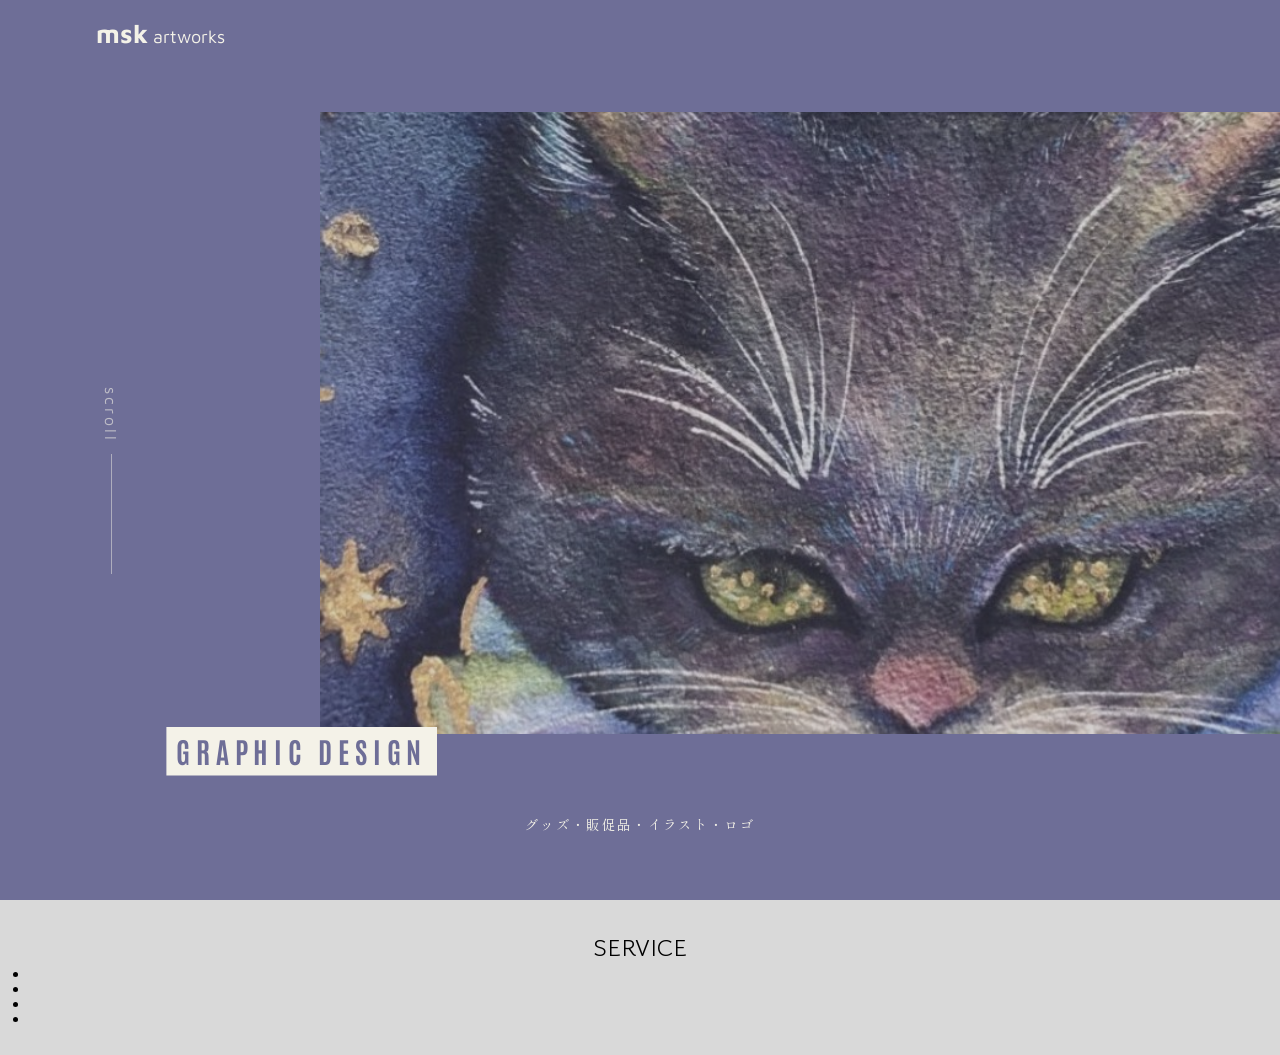
==== index.html @ 0f68b5c3 "Add files via upload" ====
<!DOCTYPE html>
<html lang="ja">
<head>
	<meta charset="UTF-8">
	<meta name="viewport" content="width=device-width, initial-scale=1.0">
	<meta name="description" content="">
	<meta name="keywords" content="">
	<title>msk artworks</title>

	<!-- Google Font -->
	<link href="https://fonts.googleapis.com/css2?family=Maven+Pro:wght@400..900&family=Source+Sans+3:ital,wght@0,200..900;1,200..900&family=Antonio:wght@100..700&family=Gowun+Dodum&family=Shippori+Mincho&display=swap" rel="stylesheet">

	<script src="https://kit.fontawesome.com/6f34c24e6b.js" crossorigin="anonymous"></script>
	<link rel="stylesheet" href="css/sryle.css">
</head>

<body>
	<!-- ＊＊＊＊＊＊＊＊＊＊＊＊ヘッダー領域＊＊＊＊＊＊＊＊＊＊＊＊ -->
	<header class="header">
		<div class="common-container header-container">
			<div class="site">
				<a href="index.html">
					<h1>msk<span class="font-maven">artworks</span></h1>
				</a>
			</div><!--/.site-->
			<button class="nav-btn">
				<i class="fa-brands fa-instagram"></i>
				<i class="fa-solid fa-bars"></i>
			</button><!--/.nav-btn-->
		</div><!-- /.header-container -->
	</header>

	<!-- ＊＊＊＊＊＊＊＊＊＊＊＊ヒーロー領域＊＊＊＊＊＊＊＊＊＊＊＊ -->
	<section class="hero">
		<div class="hero-image-container">
			<img src="images/hero.jpg" alt="猫のイラスト" class="hero-image">
		</div>
		<div class="title-bnr font-antonio">
			<span>
				GRAPHIC DESIGN
			</span>
		</div>
		<p class="sub-text font-shippori">
			グッズ・販促品・イラスト・ロゴ
		</p>

		<div class="scroll">
  		<span>scroll</span>
  	</div>
	</section><!--/.hero-->


	<!-- ＊＊＊＊＊＊＊＊＊＊＊＊サービス内容＊＊＊＊＊＊＊＊＊＊＊＊ -->
	<section class="service">
		<h2 class="font-gowun">
			SERVICE
		</h2>
		<ul>
			<li><a href=""><img src="" alt=""></a></li>
			<li><a href=""><img src="" alt=""></a></li>
			<li><a href=""><img src="" alt=""></a></li>
			<li><a href=""><img src="" alt=""></a></li>
		</ul>
	</section>


</body>
</html>
---- css/sryle.css ----
@charset "utf-8";

/* =========================================================
		基本項目
========================================================= */

html {
	scroll-behavior: smooth;
}
* {
	padding: 0;
	margin: 0;
	box-sizing: border-box;
}
body, html {
	margin: 0;
	padding: 0;
	background-color: #6e6e97;
	font-family: "Maven Pro", sans-serif;
}
.common-container {
	width: min(85%, 1166px);
	margin: 0 auto;
}
img {
	display: block;
}
a {
	text-decoration: none;
}


/* =========================================================
	フォント部分指定
	========================================================= */

/* Source Sans */
.font-SS {
  font-family: "Source Sans 3", sans-serif;
}
/* Maven Pro */
.font-maven {
  font-family: "Maven Pro", sans-serif;
}
/* Antonio */
.font-antonio {
  font-family: "Antonio", sans-serif;
}
/* Shippori-Mincho */
.font-shippori {
  font-family: "Shippori Mincho", serif;
  font-weight: 400;
  font-style: normal;
}
/* Gowun-dodum-regular */
.font-gowun {
  font-family: "Gowun Dodum", sans-serif;
  font-weight: 400;
  font-style: normal;
}



/* ===================ヘッダー領域=================== */
.header {
	height: 70px;
	background: #6e6e97;
	position: sticky;
	top: 0;
	z-index: 100;
}
.header a {
		color: #f4f2e8;
		line-height: 100%;
}
.header h1 {
	font-size: 26px;
}
.header h1 span {
	font-size: 18px;
	padding-left: 5px;
	font-weight: 400;
}

.header-container {
	display: flex;
	justify-content: space-between;
	align-items: center;
	height: 100%;
}

.site {
	width: 8rem;
}


/* =========ナビゲーションボタン========= */
.nav-btn {
	display: flex;
	gap: 15px;
	padding: 0;
	border: none;
	outline: none;
	background-color: transparent;
	cursor: pointer;
	color: #f4f2e8;
	font-size: 25px;
}


/* =========================================================
	トップページ（ヒーロー領域）
	========================================================= */
.hero {
    position: relative;
    width: 100%;
    height: 100vh;
		height: calc(100vh - 70px);
		overflow: hidden;
		display: block;
}
/* --- 1. ヒーロー画像（右端ぴったり） --- */
.hero-image-container {
    position: absolute;
    top: 5%; /* 上部の余白 */
    right: 0;  /* 右端に固定 */
    width: 75%; /* 画面の75%を占めるサイズ */
    height: 75%;
    overflow: hidden;
}
.hero-image {
    width: 100%;
    height: 100%;
    object-fit: cover; /* 枠に合わせて切り抜き */
    display: block;
    
    /* 右からふわっとスライドイン */
    opacity: 0;
    transform: translateX(100px);
    animation: slideInRight 2s cubic-bezier(0.25, 0.46, 0.45, 0.94) forwards;
}
@keyframes slideInRight {
    to {
        opacity: 0.7;
        transform: translateX(0);
    }
}
/* --- 2. GRAPHIC DESIGN（白四角＋型抜き文字） --- */
.title-bnr {
    position: absolute;
    left: 13%;   /* 左からの位置（画像と少し重なるように） */
    bottom: 15%;
    z-index: 10;
    
    background-color: #f4f2e8;
    padding: 10px;
    min-width: 200px;
    text-align: center;
    /* アニメーション：下から上へマスク解除 */
    clip-path: inset(100% 0 0 0); 
    animation: revealUp 1.2s ease-out forwards;
    animation-delay: 0.5s;
}
.title-bnr span {
    font-size: 1.8rem;
    font-weight: 900;
    letter-spacing: 0.2em;
    /* 型抜きに見せるため、文字色を背景色と同じにする */
    color: #6e6e97;
    display: block;
    line-height: 1;
}
@keyframes revealUp {
    to { clip-path: inset(0 0 0 0); }
}
/* --- 3. サブテキスト --- */
.sub-text {
    position: absolute;
    bottom: 8%;
    width: 100%;
    text-align: center;
    color: #f4f2e8;
    font-size: 0.85rem;
    letter-spacing: 0.1em;
    opacity: 0;
    animation: fadeIn 1.5s ease-out forwards;
    animation-delay: 1.5s;
}
@keyframes fadeIn {
    to { opacity: 1; }
}


/* スクロールダウン */
.scroll {
  position: absolute;
  left: 8%;           /* 画像の左側に配置 */
  bottom: 55%;           /* 画像の横あたりに来るように調整 */
  writing-mode: vertical-rl;
  color: #f4f2e8;     /* 文字色を白系に */
	opacity: .6;
  font-size: 1rem;
  letter-spacing: 0.2em;
  z-index: 20;
	height: auto;
}

/* 線のアニメーション部分 */
.scroll::before {
  content: "";
  position: absolute;
  left: 0;
  right: 0;
  margin: auto;
  bottom: -130px;     /* 文字の下に配置 */
  width: 1px;
  height: 120px;
  background-color: #f4f2e8; /* 線の色 */
	opacity: .8;
  transform-origin: top;
  animation: scroll 3s infinite;
}

/* 線のアニメーション */
@keyframes scroll {
  0% {
    transform: scale(1, 0);
    transform-origin: 0 0;
  }
  50% {
    transform: scale(1, 1);
    transform-origin: 0 0;
  }
  51% {
    transform: scale(1, 1);
    transform-origin: 0 100%;
  }
  100% {
    transform: scale(1, 0);
    transform-origin: 0 100%;
  }
}

/* =========================================================
	トップページ（サービス内容）
	========================================================= */
	.service {
		background-color: #d9d9d9;
		padding: 30px;
	}
	.service h2 {
		text-align: center;
	}
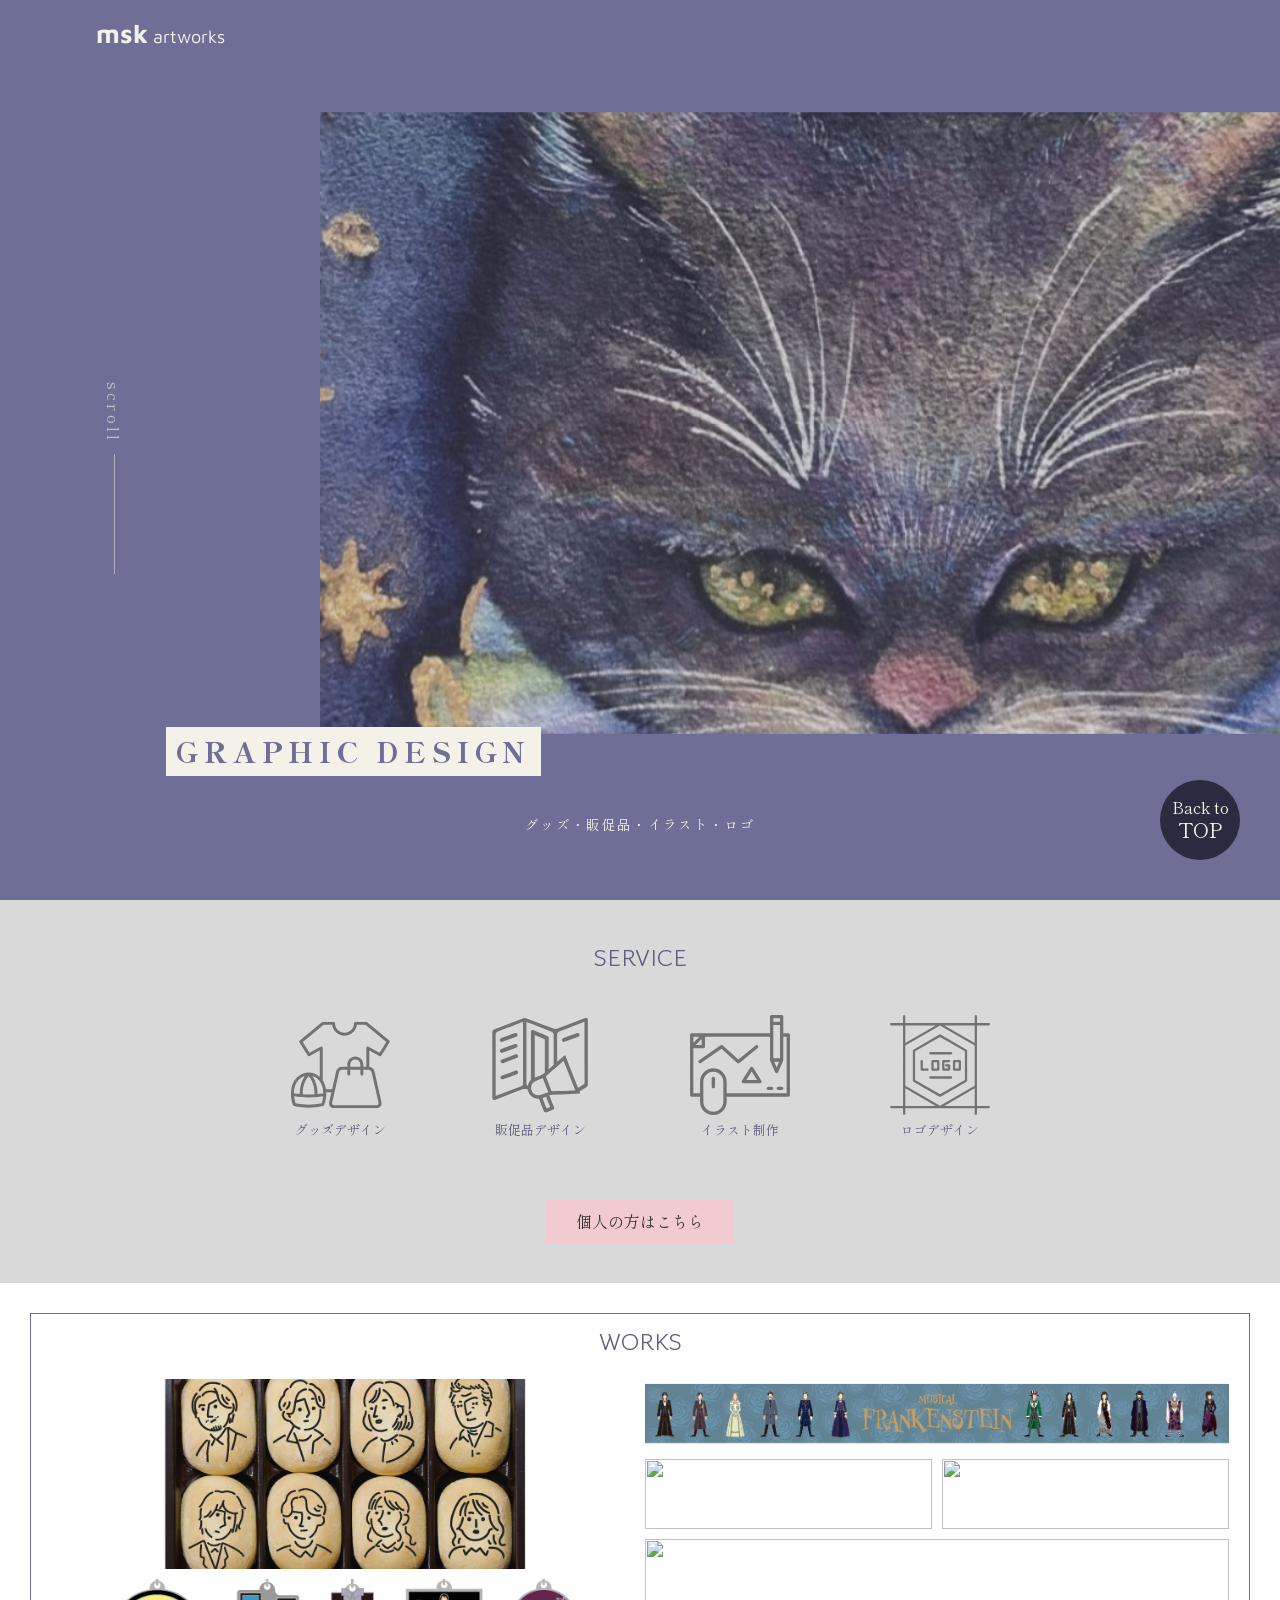
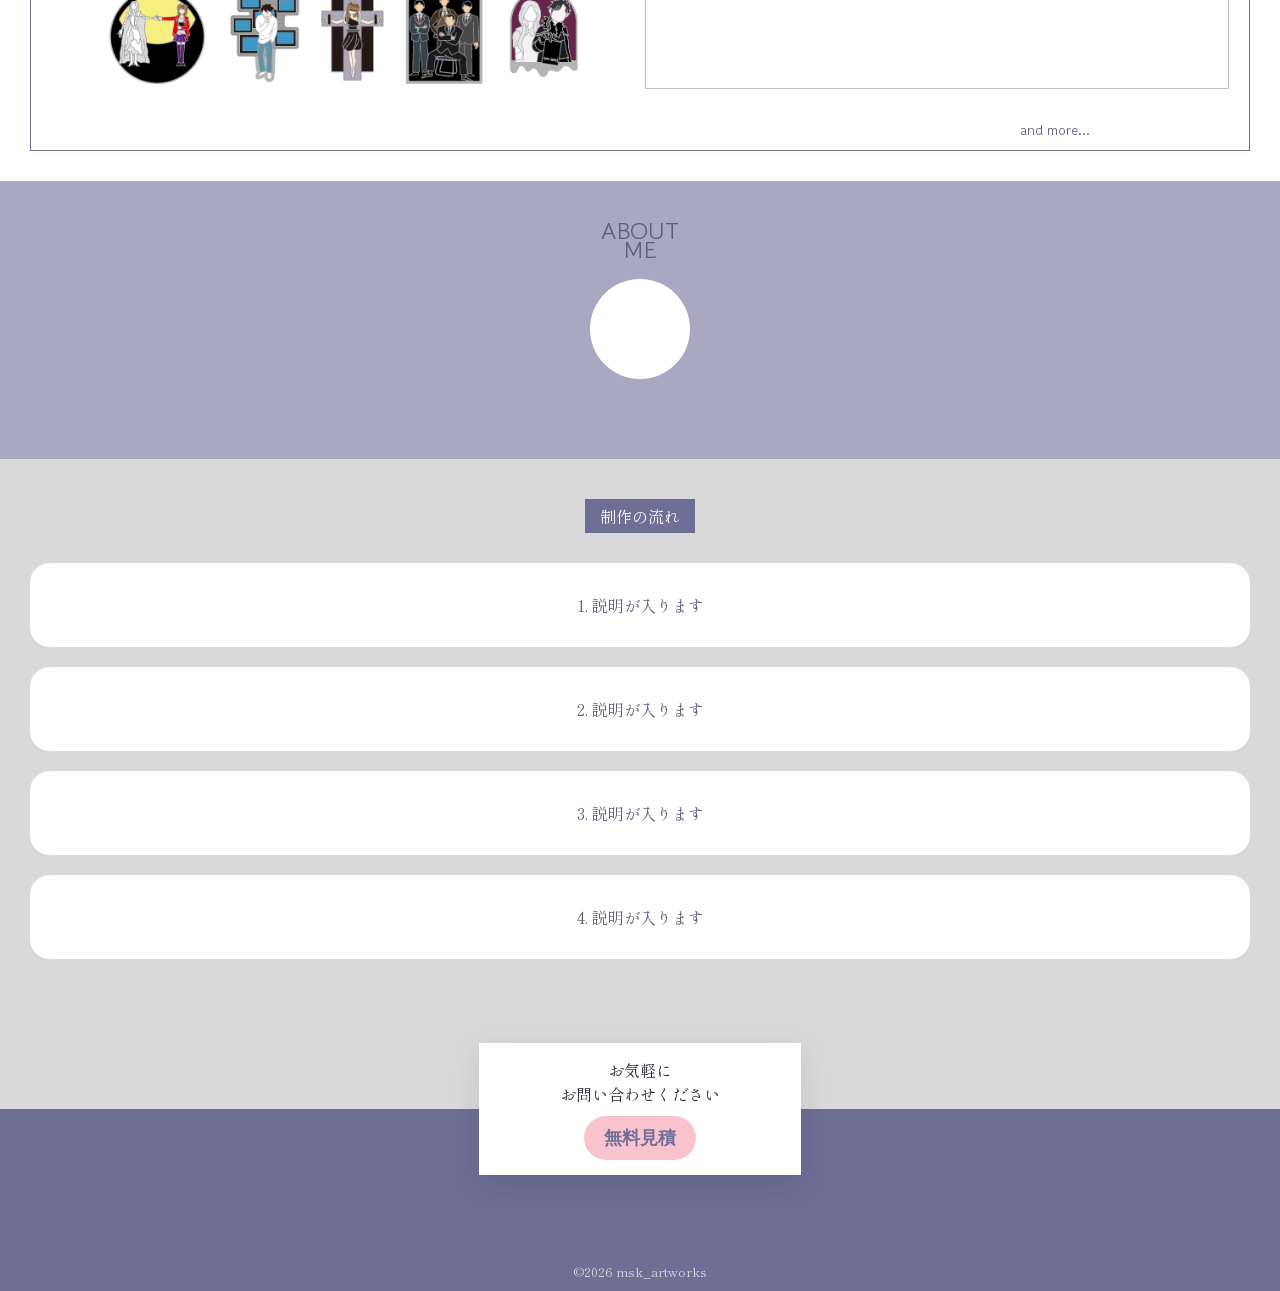
==== commit 987aacbd: "Add files via upload" ====
--- a/index.html
+++ b/index.html
@@ -8,7 +8,7 @@
 	<title>msk artworks</title>
 
 	<!-- Google Font -->
-	<link href="https://fonts.googleapis.com/css2?family=Maven+Pro:wght@400..900&family=Source+Sans+3:ital,wght@0,200..900;1,200..900&family=Antonio:wght@100..700&family=Gowun+Dodum&family=Shippori+Mincho&display=swap" rel="stylesheet">
+	<link href="https://fonts.googleapis.com/css2?family=Maven+Pro:wght@400..900&family=Source+Sans+3:ital,wght@0,200..900;1,200..900&family=Antonio:wght@100..700&family=Gowun+Dodum&family=Shippori+Mincho&family=Bellefair&display=swap" rel="stylesheet">
 
 	<script src="https://kit.fontawesome.com/6f34c24e6b.js" crossorigin="anonymous"></script>
 	<link rel="stylesheet" href="css/sryle.css">
@@ -40,7 +40,7 @@
 				GRAPHIC DESIGN
 			</span>
 		</div>
-		<p class="sub-text font-shippori">
+		<p class="sub-text">
 			グッズ・販促品・イラスト・ロゴ
 		</p>
 
@@ -52,17 +52,128 @@
 
 	<!-- ＊＊＊＊＊＊＊＊＊＊＊＊サービス内容＊＊＊＊＊＊＊＊＊＊＊＊ -->
 	<section class="service">
-		<h2 class="font-gowun">
-			SERVICE
-		</h2>
-		<ul>
-			<li><a href=""><img src="" alt=""></a></li>
-			<li><a href=""><img src="" alt=""></a></li>
-			<li><a href=""><img src="" alt=""></a></li>
-			<li><a href=""><img src="" alt=""></a></li>
-		</ul>
+			<h2 class="font-gowun">
+				SERVICE
+			</h2>
+			<ul class="service-list">
+				<li>
+					<a href="">
+						<img src="images/goods.svg" alt="グッズのデザイン">
+						<span>グッズデザイン</span>
+					</a>
+				</li>
+				<li>
+					<a href="">
+						<img src="images/promotional_items.svg" alt="販促品デザイン">
+						<span>販促品デザイン</span>
+					</a>
+				</li>
+				<li>
+					<a href="">
+						<img src="images/illustration.svg" alt="イラスト制作">
+						<span>イラスト制作</span>
+					</a>
+				</li>
+				<li>
+					<a href="">
+						<img src="images/logo_design.svg" alt="ロゴデザイン">
+						<span>ロゴデザイン</span>
+					</a>
+				</li>
+			</ul>
+			<div class="service-btn">
+				<a href="#" class="font-shippori">個人の方はこちら</a>
+			</div>
 	</section>
 
 
+	<!-- ＊＊＊＊＊＊＊＊＊＊＊＊実績一覧＊＊＊＊＊＊＊＊＊＊＊＊ -->	<section class="works">
+		<div class="works-wrapper">
+			<h2 class="font-gowun">WORKS</h2>
+			
+			<div class="works-grid">
+				<div class="item item1"><img src="images/works1.png" alt=""></div>
+				<div class="item item2"><img src="images/works2.png" alt=""></div>
+				<div class="item item3"><img src="images/works3.png" alt=""></div>
+				<div class="item item4"><img src="images/works4.webplt=""></div>
+				<div class="item item5"><img src="images/works5.png" alt=""></div>
+				<div class="item item6"><img src="images/works6.png" alt=""></div>
+			</div>
+
+			<div class="more-link">
+				<a href="#" class="font-gowun">and more...</a>
+			</div>
+		</div>
+	</section>
+	
+
+	<!-- ＊＊＊＊＊＊＊＊＊＊＊＊ABOUTセクション＊＊＊＊＊＊＊＊＊＊＊＊ -->
+	<section class="about">
+		<h2 class="font-gowun">
+			ABOUT<br>
+			ME
+		</h2>
+		<div class="my-photo">
+			<img src="my-photo.jpg" alt="">
+		</div>
+		<div class="usp">
+			<p>
+			</p>
+		</div>
+		<div class="profile">
+			<p>
+			</p>
+		</div>
+		
+	</section>
+
+		<!-- ＊＊＊＊＊＊＊＊＊＊＊＊制作の流れ＊＊＊＊＊＊＊＊＊＊＊＊ -->
+	<section class="flow">
+		<h2 class="font-shippori">
+			制作の流れ
+		</h2>
+		<div class="process-items">
+			<p>
+				1. 説明が入ります
+			</p>
+			<p>
+				2. 説明が入ります
+			</p>
+			<p>
+				3. 説明が入ります
+			</p>
+			<p>
+				4. 説明が入ります
+			</p>
+		</div>
+
+		
+	</section>
+
+	<!-- ＊＊＊＊＊＊＊＊＊＊＊＊CV（お問い合わせ）＊＊＊＊＊＊＊＊＊＊＊＊ -->
+	<section class="cv-section">
+  <div class="cv-container">
+    <p class="cv-text">
+			お気軽に<br>
+			お問い合わせください
+		</p>
+    <div class="cv-btn-wrap">
+      <a href="#" class="cv-btn">無料見積</a>
+    </div>
+  </div>
+</section>
+
+
+	<!-- ＊＊＊＊＊＊＊＊＊＊＊＊フッター領域＊＊＊＊＊＊＊＊＊＊＊＊ -->
+	<footer class="footer">
+		<div class="footer-container">
+			<p class="copyright">&copy;2026&nbsp;msk_artworks</p>
+		</div>
+	</footer>
+
+	<a href="#" class="back-to-top font-bellefair">
+		<span>Back to</span>
+		<span>TOP</span>
+	</a>
 </body>
 </html>
--- a/css/sryle.css
+++ b/css/sryle.css
@@ -22,11 +22,22 @@
 	width: min(85%, 1166px);
 	margin: 0 auto;
 }
+h2 {
+  text-align: center;
+}
 img {
 	display: block;
 }
 a {
 	text-decoration: none;
+}
+li {
+  list-style-type: none;
+  padding-left: 0;
+}
+p,
+span {
+  font-family: "Shippori Mincho", serif;
 }
 
 
@@ -55,6 +66,11 @@
 /* Gowun-dodum-regular */
 .font-gowun {
   font-family: "Gowun Dodum", sans-serif;
+  font-weight: 400;
+  font-style: normal;
+}
+.font-bellefair {
+  font-family: "Bellefair", serif;
   font-weight: 400;
   font-style: normal;
 }
@@ -242,12 +258,308 @@
 }
 
 /* =========================================================
-	トップページ（サービス内容）
-	========================================================= */
-	.service {
-		background-color: #d9d9d9;
-		padding: 30px;
-	}
-	.service h2 {
-		text-align: center;
-	}+トップページ（サービス内容）
+	========================================================= */
+.service {
+	background-color: #d9d9d9;
+	padding: 40px 30px;
+  text-align: center;
+}
+.service h2 {
+  color: #5d5d7e;
+}
+.service-list {
+  display: grid;
+  grid-template-columns: repeat(2, 1fr);
+  gap: 30px 0px;
+  max-width: 800px;
+  margin: 40px auto 50px;
+}
+@media (min-width:768px) {
+  .service-list {
+    grid-template-columns: repeat(4, 1fr);
+  }
+}
+.service-list li a {
+  font-display: flex;
+  flex-direction: column;
+  align-items: center;
+  justify-content: center;
+  width: 100%;
+  color: #5d5d7e;
+  transition: transform .3s ease;
+}
+.service-list li a:hover {
+  transform: translateY(-5px);
+}
+.service-list li a span {
+  color: #5d5d7e;
+  font-size:.8rem;
+}
+.service-list img {
+  width: 50%;
+  max-width: 120px;
+  height: auto;
+  margin: 0 auto 5px;
+}
+/* ==========「個人の方はこちら」ボタン========== */
+.service-btn {
+  margin-top: 60px;
+}
+.service-btn a {
+  background-color: #f1cbcf;
+  color: #333;
+  padding: 10px 30px;
+  display: inline-block;
+  transition: opacity .3s;
+}
+.service-btn a:hover {
+  opacity: .8;
+}
+
+
+/* =========================================================
+トップページ（実績一覧）
+	========================================================= */
+.works {
+  background-color: #fff; /* 背景は白 */
+  padding: 30px;
+  text-align: center;
+}
+.works-wrapper {
+  border: 1px solid  #6e6e97;
+  padding: 10px 20px;
+}
+.works h2 {
+  margin-bottom: 20px;
+  color: #5d5d7e;
+}
+
+/* グリッド本体:4列8行分割 */
+.works-grid {
+display: grid;
+  grid-template-columns: repeat(4, 1fr);
+  grid-template-rows: repeat(8, 30px); 
+  gap: 10px;
+}
+.works-grid .item img {
+  width: 100%;
+  height: 100%;
+  object-fit: cover;
+  display: block;
+}
+/* 各画像の配置 */
+/* 左側：上 */
+.item1 {
+  grid-column: 1 / 3;
+  grid-row: 1 / 6;
+}
+/* 左側：下 */
+.item6 {
+  grid-column: 1 / 3;
+  grid-row: 6 / 9;
+}
+/* 右側：上 */
+.item2 {
+  grid-column: 3 / 5;
+  grid-row: 1 / 3;
+}
+/* 右側：中央の2つ） */
+.item3 {
+  grid-column: 3 / 4;
+  grid-row: 3 / 5; /* 3行目から開始 */
+}
+.item4 {
+  grid-column: 4 / 5;
+  grid-row: 3 / 5;
+}
+/* 右側：下 */
+.item5 {
+  grid-column: 3 / 5;
+  grid-row: 5 / 9; /* 5行目から開始して、一番下まで長く取る */
+}
+/* and more... の位置 */
+.more-link {
+  text-align: right;
+  max-width: 900px;
+  margin: 30px auto 0;
+}
+.more-link a {
+  color: #5d5d7e;
+  font-size: 0.9rem;
+}
+
+
+/* =========================================================
+トップページ（ABOUT）
+	========================================================= */
+.about {
+  background-color: #a8a8c1;
+  padding: 40px 30px;
+  text-align: center;
+  display: flex;
+  flex-direction: column;
+  align-items: center;
+  gap: 20px;
+}
+.about h2 {
+  color: #5d5d7e;
+  line-height: 1.2rem;
+}
+.my-photo {
+  background-color: #fff;
+  border-radius: 100%;
+  width: 100px;
+  height: 100px;
+}
+
+
+
+/* =========================================================
+トップページ（制作の流れ）
+	========================================================= */
+.flow {
+	background-color: #d9d9d9;
+  padding: 40px 30px 150px;
+  text-align: center;
+  display: flex;
+  flex-direction: column;
+  align-items: center;
+  gap: 30px;
+}
+.flow h2 {
+  background-color: #6e6e97;
+  padding: 5px 15px;
+  color: #fff;
+  font-size: 1em;
+}
+.process-items {
+  display: flex;
+  flex-direction: column;
+  gap: 20px;
+  width: 100%;
+}
+.process-items p {
+  background-color: #fff;
+  color: #5d5d7e;
+  padding: 30px 20px;
+  border-radius: 20px;
+}
+
+
+/* =========================================================
+トップページ（お問い合わせカード）
+	========================================================= */
+/* CVコンテナ本体 */
+.cv-section {
+  max-width: 500px; /* コンテナの幅 */
+  margin: 0 auto;
+  padding: 0 20px;
+}
+
+.cv-container {
+  background-color: #fff;
+  padding: 15px;
+  text-align: center;
+  box-shadow: 0 10px 30px rgba(0, 0, 0, 0.1);
+  /* 半分上に飛び出させる */
+  max-width: 70%;
+  margin: 0 auto;
+  transform: translateY(-50%);
+  position: relative;
+  z-index: 100;
+}
+
+/* テキストとボタンのスタイル */
+.cv-text {
+  font-size: 1rem;
+  margin-bottom: 10px;
+  color: #2b2b3f;
+}
+.cv-btn {
+  display: inline-block;
+  background-color: #f8c3cd; /* ピンク */
+  color: #6e6e97;
+  padding: 10px 20px;
+  border-radius: 50px; /* カプセル型 */
+  font-weight: bold;
+  font-size: 1.1rem;
+  transition: transform 0.3s;
+}
+.cv-btn:hover {
+  transform: scale(1.05);
+}
+
+
+
+/* =========================================================
+フッター領域
+	========================================================= */
+.footer {
+  background-color: #6e6e97;
+  height: 50px;
+}
+.footer-container {
+  width:90%;
+  margin: 0 auto;
+  max-width: 900px;
+  text-align: center;
+  color: #d9d9d9;
+  font-size: .8rem;
+  height: 100%;
+  position: relative;
+}
+.copyright {
+  position: absolute;
+  width: 100%;
+  bottom: 10px;
+}
+
+  /* ==========「TOPに戻る」ボタン========== */
+  .back-to-top {
+  position: fixed;
+  right: 20px;
+  bottom: 20px;
+  width: 65px;
+  height: 65px;
+  background-color: #2b2b3f;
+  color: #f4f2e8;
+  border-radius: 50%;
+  
+  /* 中の文字を中央に寄せる */
+  display: flex;
+  flex-direction: column;
+  justify-content: center;
+  align-items: center;
+  text-align: center;
+  text-decoration: none;
+  
+  font-size: 0.7rem;
+  line-height: 1.2;
+  z-index: 1000;
+  
+  /* 動きを滑らかに */
+  transition: transform 0.3s, opacity 0.3s;
+}
+/* 「TOP」の文字だけ少し大きく */
+.back-to-top span:last-child {
+  font-size: 1.1rem;
+}
+@media (min-width:768px) {
+  .back-to-top {
+    right: 40px;
+    bottom: 40px;
+    width: 80px;
+    height: 80px;
+
+    font-size: 1rem;
+    line-height: 1.2;
+  }
+  .back-to-top span:last-child {
+    font-size: 1.3rem;
+  }
+  .back-to-top:hover {
+    transform: translateY(-5px);
+    opacity: 0.9;
+}
+}
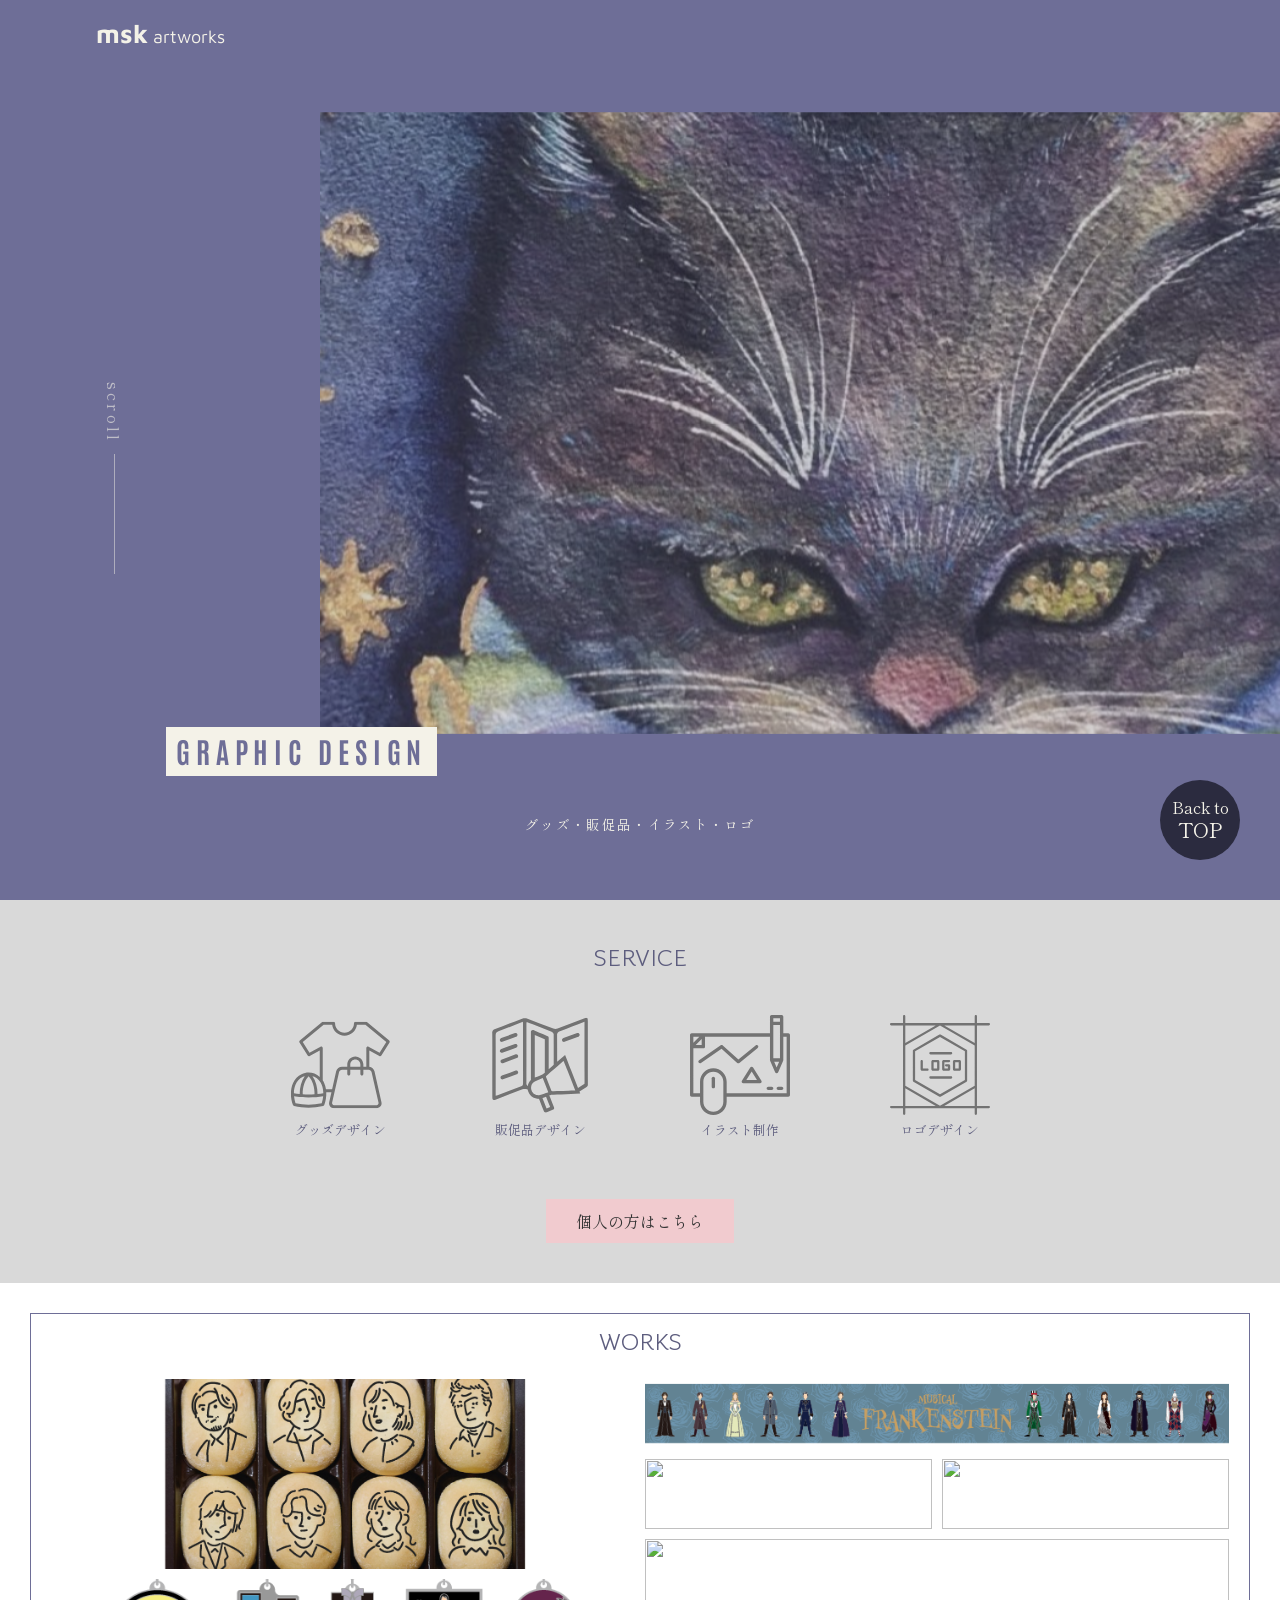
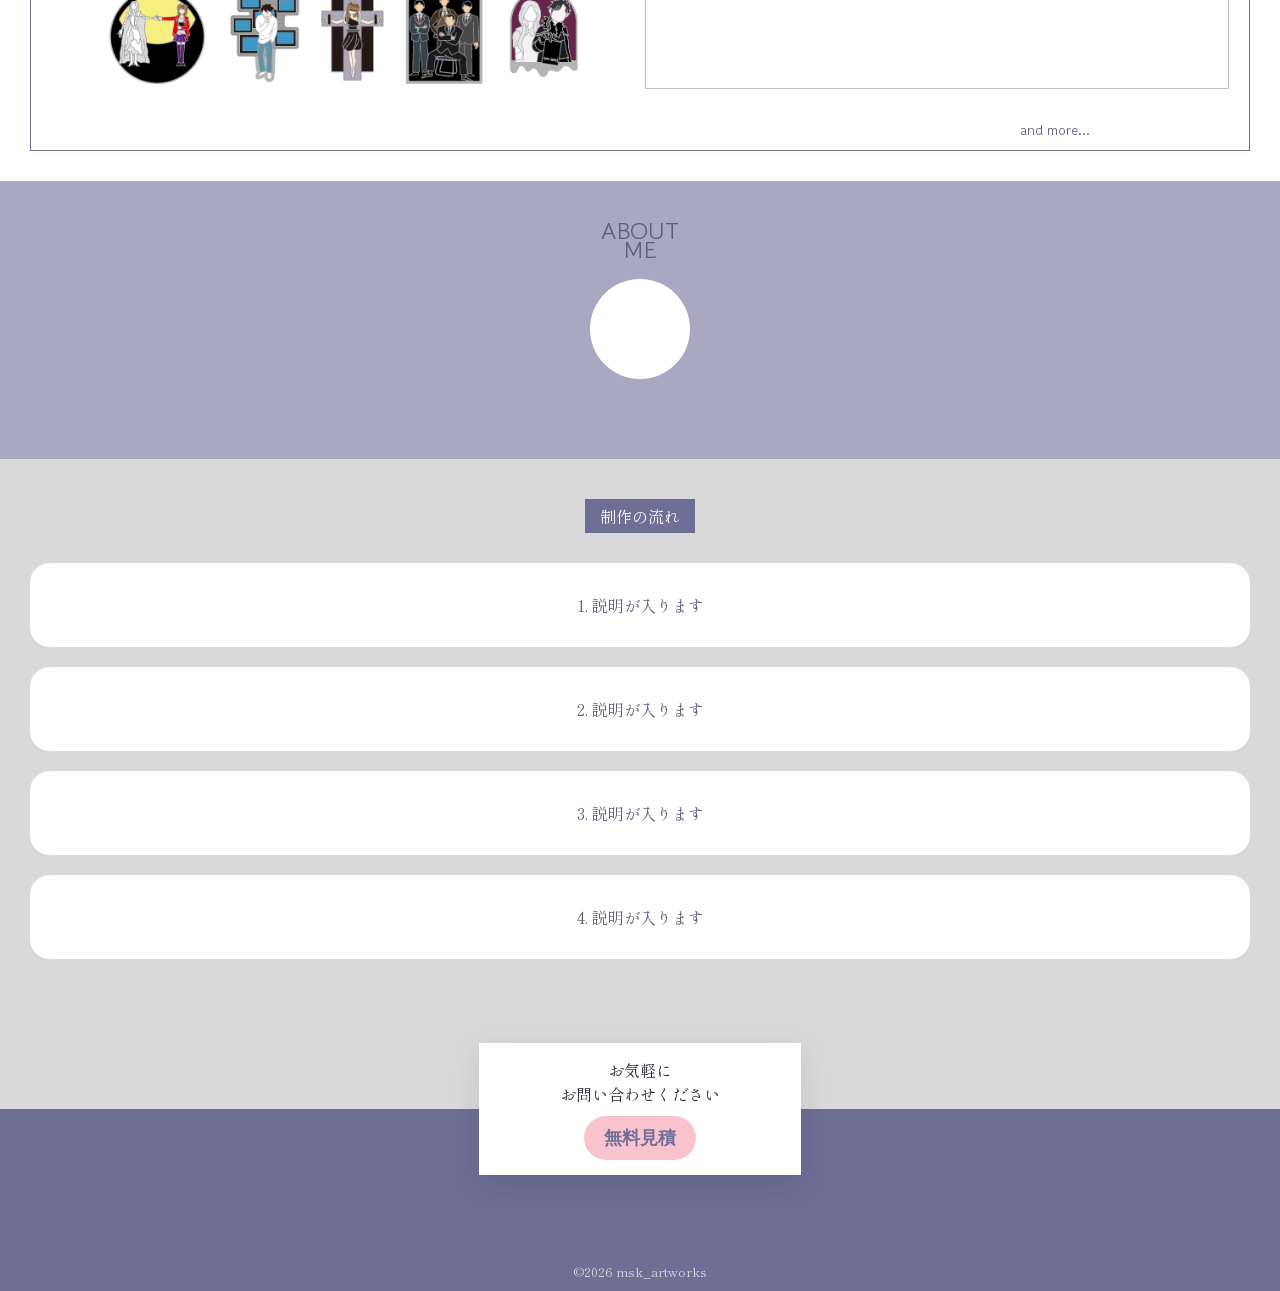
==== commit 26237392: "Add files via upload" ====
--- a/index.html
+++ b/index.html
@@ -35,8 +35,8 @@
 		<div class="hero-image-container">
 			<img src="images/hero.jpg" alt="猫のイラスト" class="hero-image">
 		</div>
-		<div class="title-bnr font-antonio">
-			<span>
+		<div class="title-bnr">
+			<span class="font-antonio">
 				GRAPHIC DESIGN
 			</span>
 		</div>
@@ -95,7 +95,7 @@
 				<div class="item item1"><img src="images/works1.png" alt=""></div>
 				<div class="item item2"><img src="images/works2.png" alt=""></div>
 				<div class="item item3"><img src="images/works3.png" alt=""></div>
-				<div class="item item4"><img src="images/works4.webplt=""></div>
+				<div class="item item4"><img src="images/works4.webp" alt=""></div>
 				<div class="item item5"><img src="images/works5.png" alt=""></div>
 				<div class="item item6"><img src="images/works6.png" alt=""></div>
 			</div>
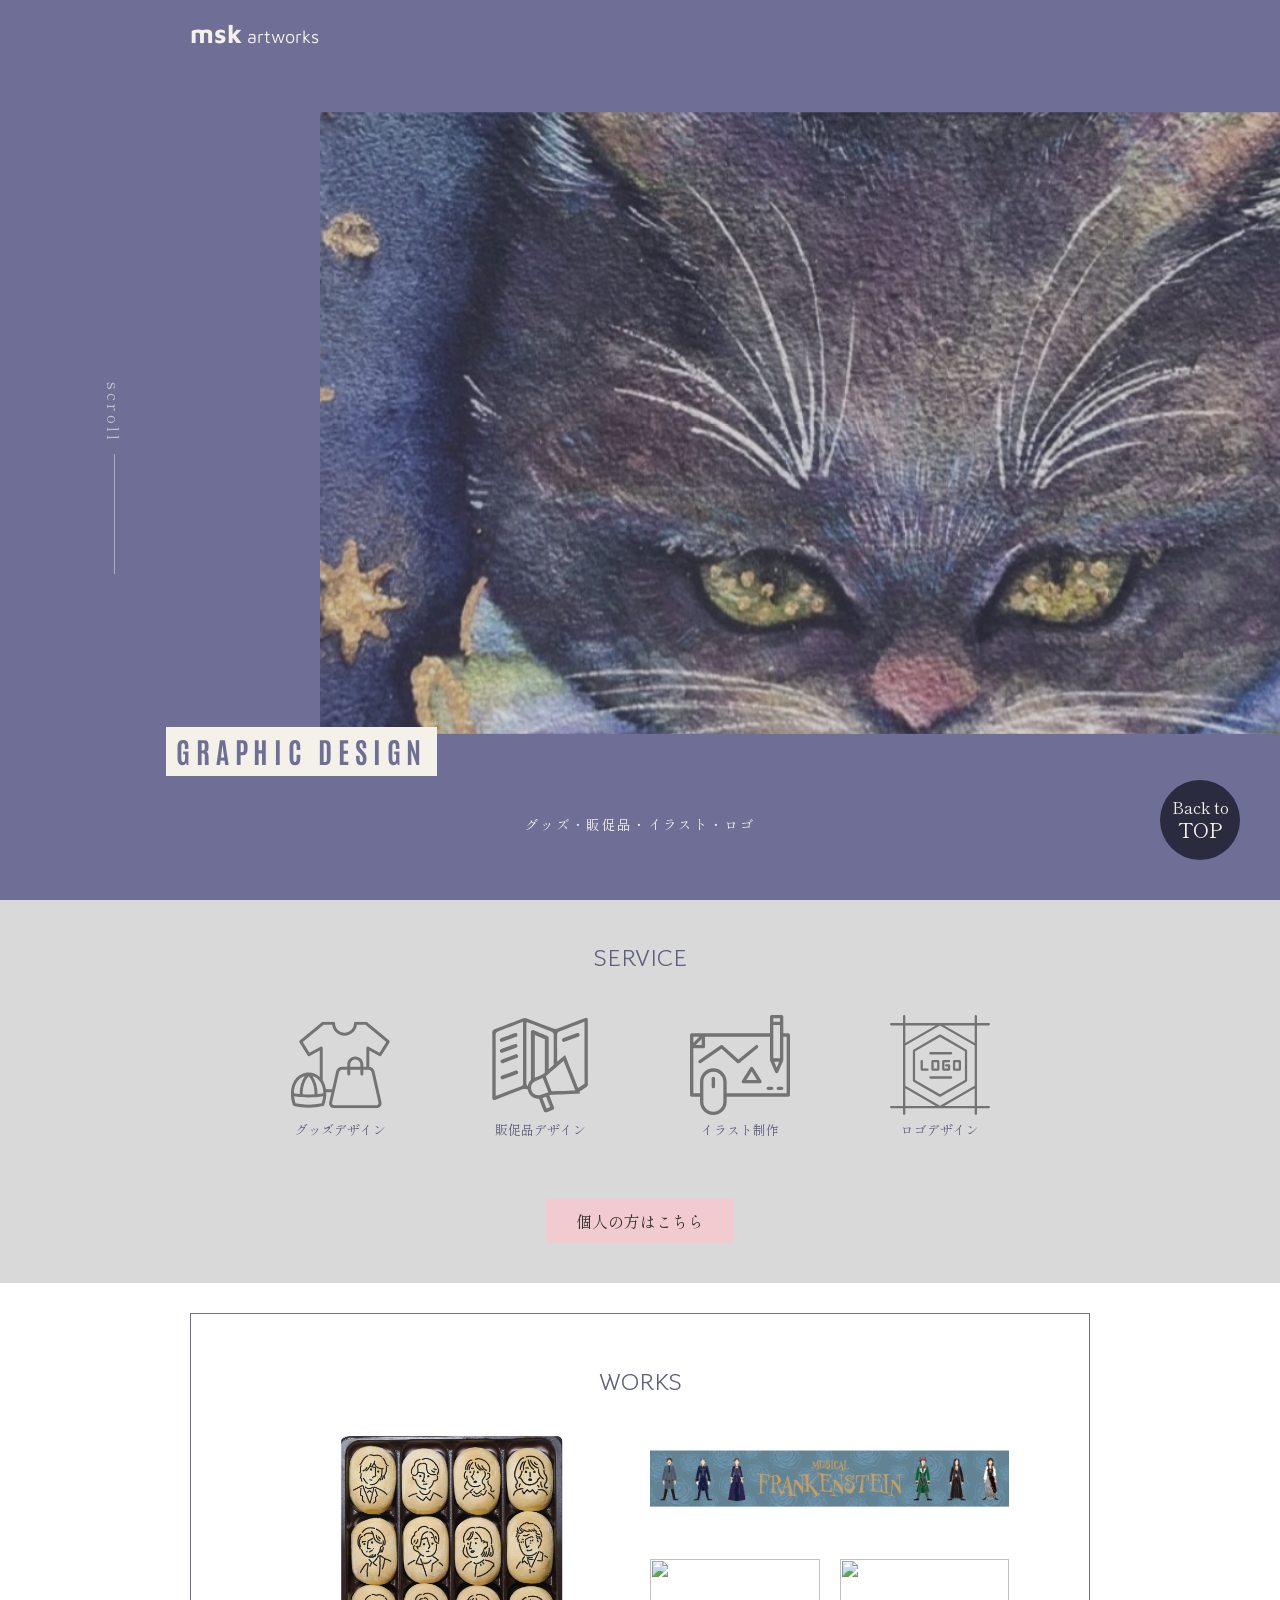
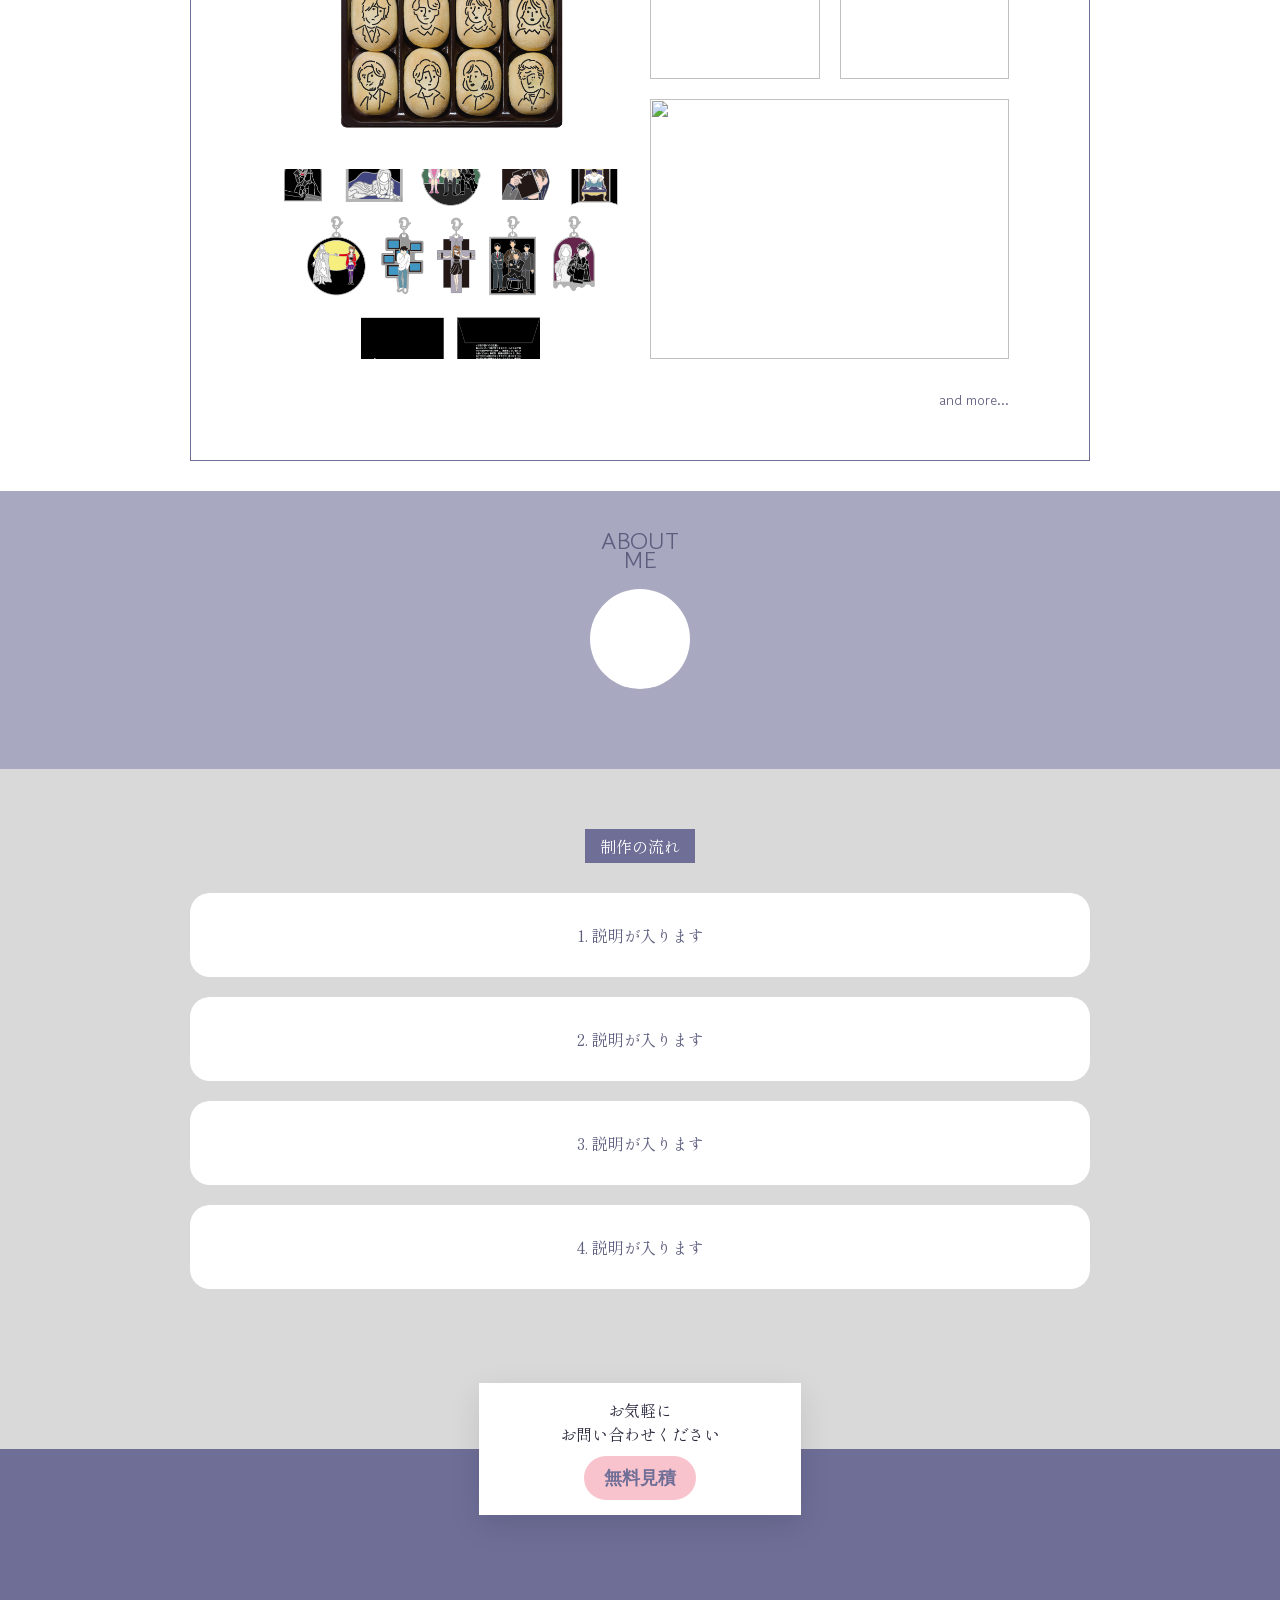
==== commit aa1587cc: "Add files via upload" ====
--- a/index.html
+++ b/index.html
@@ -52,6 +52,7 @@
 
 	<!-- ＊＊＊＊＊＊＊＊＊＊＊＊サービス内容＊＊＊＊＊＊＊＊＊＊＊＊ -->
 	<section class="service">
+		<div class="common-container">
 			<h2 class="font-gowun">
 				SERVICE
 			</h2>
@@ -84,11 +85,12 @@
 			<div class="service-btn">
 				<a href="#" class="font-shippori">個人の方はこちら</a>
 			</div>
+		</div>
 	</section>
 
 
 	<!-- ＊＊＊＊＊＊＊＊＊＊＊＊実績一覧＊＊＊＊＊＊＊＊＊＊＊＊ -->	<section class="works">
-		<div class="works-wrapper">
+		<div class="works-wrapper common-container">
 			<h2 class="font-gowun">WORKS</h2>
 			
 			<div class="works-grid">
@@ -129,24 +131,25 @@
 
 		<!-- ＊＊＊＊＊＊＊＊＊＊＊＊制作の流れ＊＊＊＊＊＊＊＊＊＊＊＊ -->
 	<section class="flow">
-		<h2 class="font-shippori">
-			制作の流れ
-		</h2>
-		<div class="process-items">
-			<p>
-				1. 説明が入ります
-			</p>
-			<p>
-				2. 説明が入ります
-			</p>
-			<p>
-				3. 説明が入ります
-			</p>
-			<p>
-				4. 説明が入ります
-			</p>
+		<div class=" flow common-container">
+			<h2 class="font-shippori">
+				制作の流れ
+			</h2>
+			<div class="process-items">
+				<p>
+					1. 説明が入ります
+				</p>
+				<p>
+					2. 説明が入ります
+				</p>
+				<p>
+					3. 説明が入ります
+				</p>
+				<p>
+					4. 説明が入ります
+				</p>
+			</div>
 		</div>
-
 		
 	</section>
 
--- a/css/sryle.css
+++ b/css/sryle.css
@@ -19,7 +19,7 @@
 	font-family: "Maven Pro", sans-serif;
 }
 .common-container {
-	width: min(85%, 1166px);
+	width: min(85%, 900px);
 	margin: 0 auto;
 }
 h2 {
@@ -323,7 +323,7 @@
 	========================================================= */
 .works {
   background-color: #fff; /* 背景は白 */
-  padding: 30px;
+  padding: 30px 0;
   text-align: center;
 }
 .works-wrapper {
@@ -337,10 +337,20 @@
 
 /* グリッド本体:4列8行分割 */
 .works-grid {
-display: grid;
+  display: grid;
   grid-template-columns: repeat(4, 1fr);
   grid-template-rows: repeat(8, 30px); 
   gap: 10px;
+}
+@media (min-width:768px) {
+  .works-grid {
+    grid-template-rows: repeat(8, 50px);
+    gap: 20px;
+  }
+  .works-wrapper {
+    border: 1px solid  #6e6e97;
+    padding: 50px 80px;
+  }
 }
 .works-grid .item img {
   width: 100%;
@@ -420,7 +430,7 @@
 	========================================================= */
 .flow {
 	background-color: #d9d9d9;
-  padding: 40px 30px 150px;
+  padding: 30px 0px 80px;
   text-align: center;
   display: flex;
   flex-direction: column;
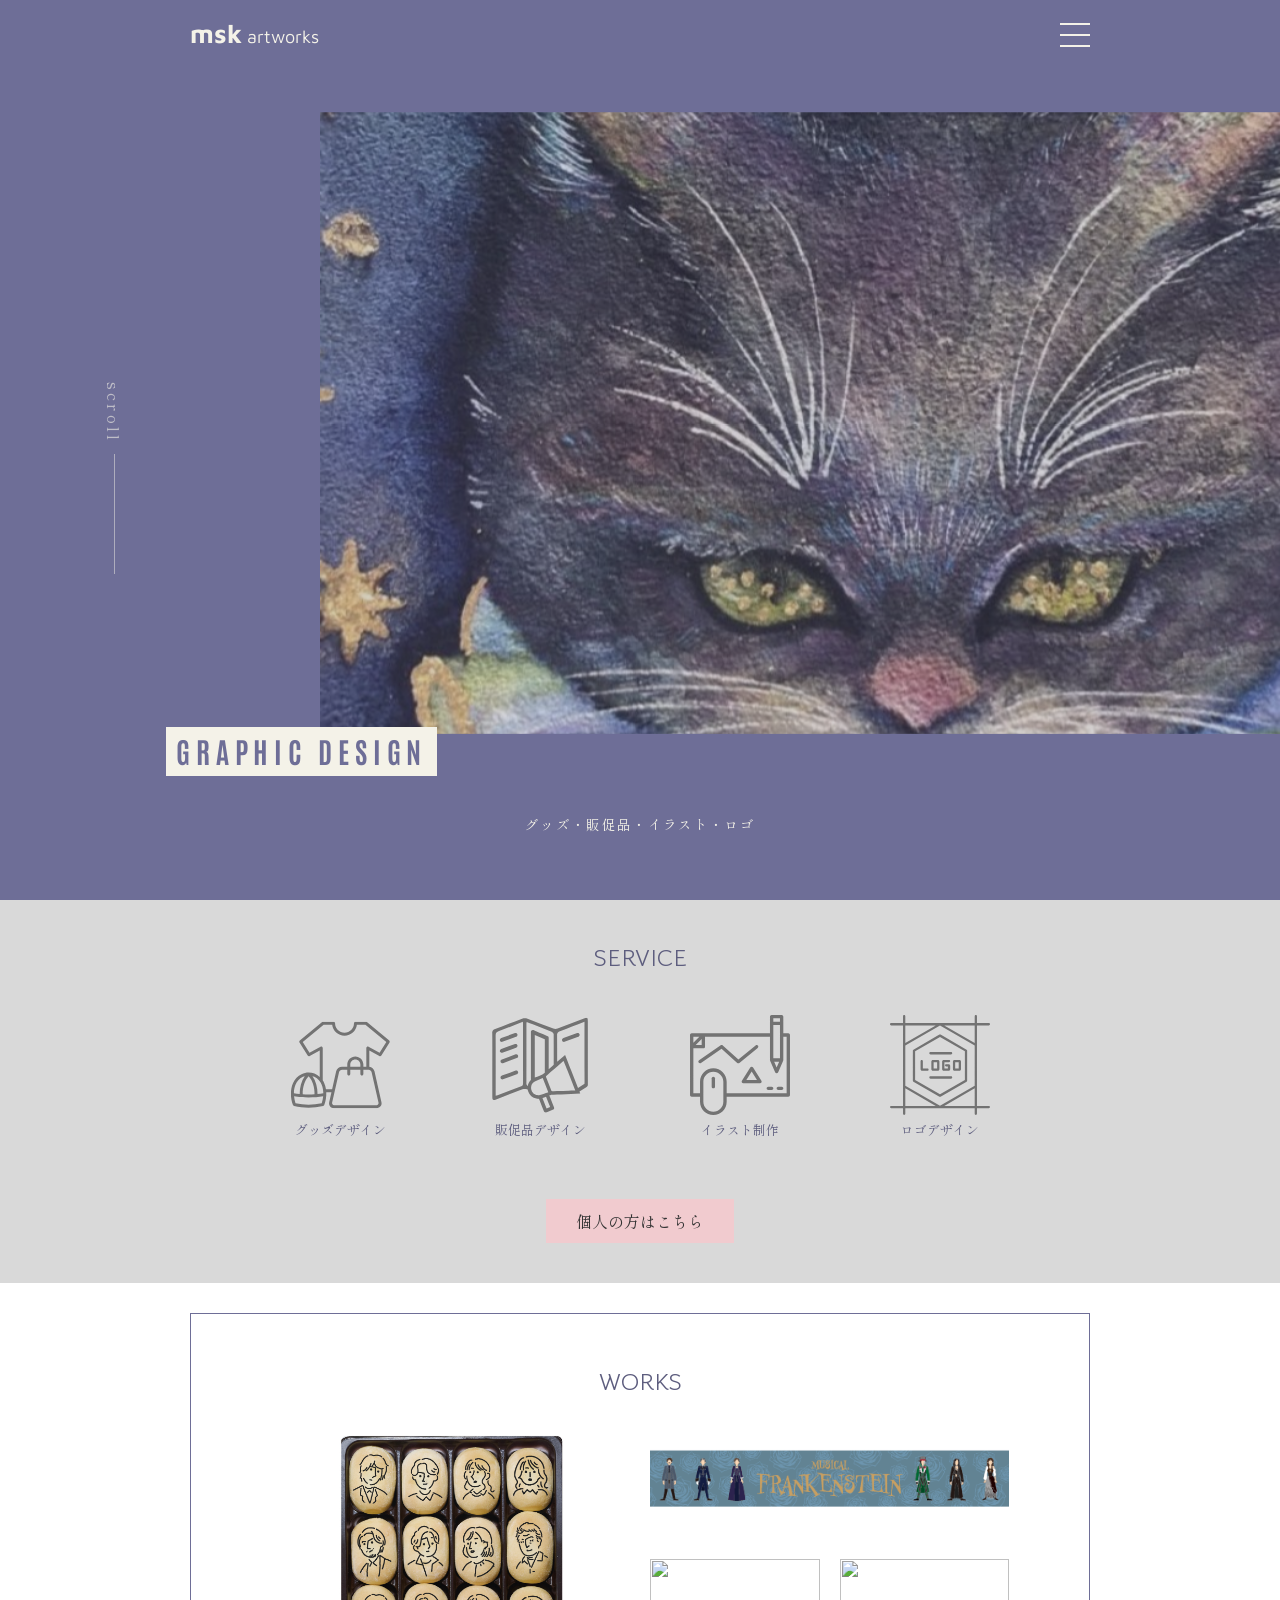
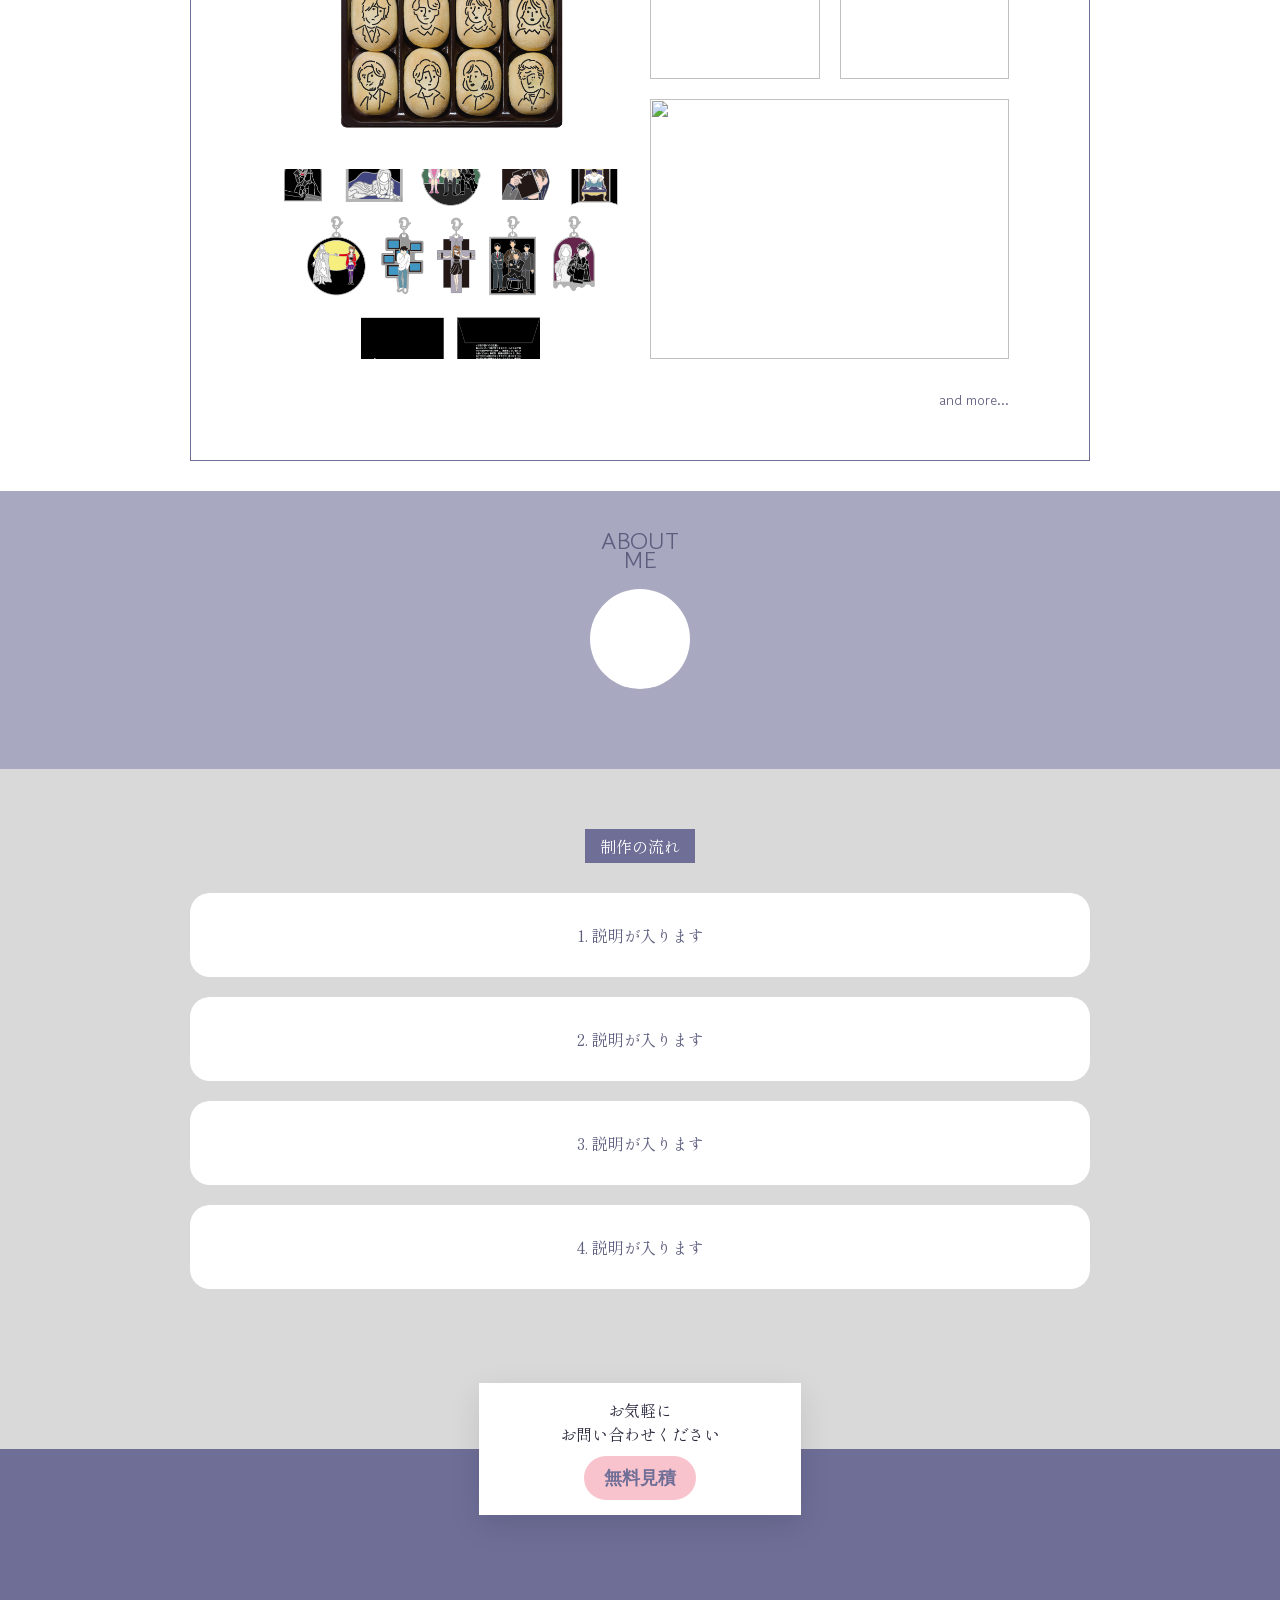
==== commit c1b7ef0e: "Add files via upload" ====
--- a/index.html
+++ b/index.html
@@ -23,13 +23,28 @@
 					<h1>msk<span class="font-maven">artworks</span></h1>
 				</a>
 			</div><!--/.site-->
-			<button class="nav-btn">
-				<i class="fa-brands fa-instagram"></i>
-				<i class="fa-solid fa-bars"></i>
+
+			<nav class="main-nav" id="main-nav">
+				<ul>
+					<li><a href="index.html">Home</a></li>
+					<li><a href="#service">Service</a></li>
+					<li><a href="#works">Works</a></li>
+					<li><a href="#about">About</a></li>
+					<li><a href="#flow">制作のながれ</a></li>
+					<li><a href="contact/index.html">お問い合わせ</a></li>
+				</ul>
+			</nav>
+
+			<button class="nav-btn" id="nav-btn">
+				<a href="https://www.instagram.com/msk_artworks/"><i class="fa-brands fa-instagram"></i></a>
+				<div class="hamburger">
+					<span></span>
+					<span></span>
+					<span></span>
+				</div>
 			</button><!--/.nav-btn-->
 		</div><!-- /.header-container -->
 	</header>
-
 	<!-- ＊＊＊＊＊＊＊＊＊＊＊＊ヒーロー領域＊＊＊＊＊＊＊＊＊＊＊＊ -->
 	<section class="hero">
 		<div class="hero-image-container">
@@ -51,7 +66,7 @@
 
 
 	<!-- ＊＊＊＊＊＊＊＊＊＊＊＊サービス内容＊＊＊＊＊＊＊＊＊＊＊＊ -->
-	<section class="service">
+	<section class="service" id="service">
 		<div class="common-container">
 			<h2 class="font-gowun">
 				SERVICE
@@ -89,7 +104,7 @@
 	</section>
 
 
-	<!-- ＊＊＊＊＊＊＊＊＊＊＊＊実績一覧＊＊＊＊＊＊＊＊＊＊＊＊ -->	<section class="works">
+	<!-- ＊＊＊＊＊＊＊＊＊＊＊＊実績一覧＊＊＊＊＊＊＊＊＊＊＊＊ -->	<section class="works" id="works">
 		<div class="works-wrapper common-container">
 			<h2 class="font-gowun">WORKS</h2>
 			
@@ -110,7 +125,7 @@
 	
 
 	<!-- ＊＊＊＊＊＊＊＊＊＊＊＊ABOUTセクション＊＊＊＊＊＊＊＊＊＊＊＊ -->
-	<section class="about">
+	<section class="about" id="about">
 		<h2 class="font-gowun">
 			ABOUT<br>
 			ME
@@ -130,7 +145,7 @@
 	</section>
 
 		<!-- ＊＊＊＊＊＊＊＊＊＊＊＊制作の流れ＊＊＊＊＊＊＊＊＊＊＊＊ -->
-	<section class="flow">
+	<section class="flow" id="flow">
 		<div class=" flow common-container">
 			<h2 class="font-shippori">
 				制作の流れ
@@ -161,7 +176,7 @@
 			お問い合わせください
 		</p>
     <div class="cv-btn-wrap">
-      <a href="#" class="cv-btn">無料見積</a>
+      <a href="contact/index.html" class="cv-btn">無料見積</a>
     </div>
   </div>
 </section>
@@ -174,9 +189,13 @@
 		</div>
 	</footer>
 
-	<a href="#" class="back-to-top font-bellefair">
+	<!-- ＊＊＊＊＊＊＊＊＊＊＊＊Topに戻るボタン＊＊＊＊＊＊＊＊＊＊＊＊ -->
+	<a href="#top" class="back-to-top font-bellefair">
 		<span>Back to</span>
 		<span>TOP</span>
 	</a>
+
+	<!-- ＊＊＊＊＊＊＊＊＊＊＊＊JavaScript読み込み＊＊＊＊＊＊＊＊＊＊＊＊ -->
+	<script src="js/script.js"></script>
 </body>
 </html>
--- a/css/sryle.css
+++ b/css/sryle.css
@@ -6,6 +6,8 @@
 
 html {
 	scroll-behavior: smooth;
+  /* アンカーリンクでヘッダーの高さ分を考慮して飛ぶ */
+  scroll-padding-top: 70px;
 }
 * {
 	padding: 0;
@@ -76,8 +78,9 @@
 }
 
 
-
-/* ===================ヘッダー領域=================== */
+/* =========================================================
+	ヘッダー領域
+	========================================================= */
 .header {
 	height: 70px;
 	background: #6e6e97;
@@ -110,7 +113,7 @@
 }
 
 
-/* =========ナビゲーションボタン========= */
+/* =========インスタ・ハンバーガーメニュー========= */
 .nav-btn {
 	display: flex;
 	gap: 15px;
@@ -122,6 +125,76 @@
 	color: #f4f2e8;
 	font-size: 25px;
 }
+
+  /* ボタンの中のハンバーガー容器 */
+.hamburger {
+  position: relative;
+  width: 30px;
+  height: 24px;
+  display: inline-block;
+  vertical-align: middle;
+}
+
+/* 3本の線の共通スタイル */
+.hamburger span {
+  position: absolute;
+  left: 0;
+  width: 100%;
+  height: 2px;
+  background-color: #f4f2e8; /* 既存のテキスト色に合わせる */
+  transition: all 0.4s; /* アニメーションの速度 */
+}
+
+/* 各線の位置 */
+.hamburger span:nth-child(1) { top: 0; }
+.hamburger span:nth-child(2) { top: 11px; }
+.hamburger span:nth-child(3) { top: 22px; }
+
+/* -----------------------------------------
+   is-open（開いた時）の動き
+   ----------------------------------------- */
+
+/* 1本目：45度回転して「右下がり」の線に */
+.is-open .hamburger span:nth-child(1) {
+  transform: translateY(11px) rotate(45deg);
+}
+
+/* 2本目：透明にして消す */
+.is-open .hamburger span:nth-child(2) {
+  opacity: 0;
+}
+
+/* 3本目：-45度回転して「右上がり」の線に */
+.is-open .hamburger span:nth-child(3) {
+  transform: translateY(-11px) rotate(-45deg);
+}
+
+
+/* =========ナビゲーションメニュー========= */
+/* 初期状態（隠しておく） */
+.main-nav {
+  position: fixed;
+  top: 70px; /* ヘッダーの高さ */
+  right: -100%; /* 画面の右外に飛ばす */
+  width: 100%;
+  height: calc(100vh - 70px);
+  background: rgba(110, 110, 151, 0.95); /* ヘッダーと同じ色味 */
+  transition: right 0.3s; /* 動きを滑らかに */
+  z-index: 99;
+}
+/* ボタンが押された時（JavaScriptでこのクラスを付与する） */
+.main-nav.is-open {
+  right: 0; /* 画面内に戻す */
+}
+.main-nav ul {
+  list-style: none;
+  padding: 40px;
+  text-align: center;
+}
+.main-nav ul li {
+  margin-bottom: 30px;
+}
+
 
 
 /* =========================================================
@@ -535,6 +608,9 @@
   background-color: #2b2b3f;
   color: #f4f2e8;
   border-radius: 50%;
+  transition: opacity 0.5s, visibility 0.5s; /* ふわっとさせる */
+  opacity: 0;
+  visibility: hidden;
   
   /* 中の文字を中央に寄せる */
   display: flex;
@@ -547,13 +623,16 @@
   font-size: 0.7rem;
   line-height: 1.2;
   z-index: 1000;
-  
-  /* 動きを滑らかに */
-  transition: transform 0.3s, opacity 0.3s;
+
 }
 /* 「TOP」の文字だけ少し大きく */
 .back-to-top span:last-child {
   font-size: 1.1rem;
+}
+/* スクロールした時にJSで付与するクラス */
+.back-to-top.is-show {
+  opacity: 1;
+  visibility: visible;
 }
 @media (min-width:768px) {
   .back-to-top {
@@ -572,4 +651,258 @@
     transform: translateY(-5px);
     opacity: 0.9;
 }
-}+}
+
+
+/* =========================================================
+お問い合わせページ（フォーム）
+	========================================================= */
+.contact-section {
+  padding: 0 20px ;
+  color: #2b2b3f;
+}
+.contact-wrapper {
+  max-width: 700px;
+  margin: 0 auto;
+  padding: 30px;
+  background-color: #a8a8c1;
+  border-radius: 8px;
+}
+.section-subtitle {
+  text-align: center;
+  margin: 20px auto 0;
+  line-height: 1.5rem;
+  font-size: .9rem;
+}
+/* ---------------フォームの入力エリア--------------- */
+#contact label {
+  font-weight: 500;
+}
+.form-group {
+  margin-bottom: 25px;
+}
+.form-group label {
+  display: block;
+  font-weight: bold;
+  font-size: 0.9rem;
+  margin-bottom: 8px;
+}
+.form-group label span {
+  background: #f8c3cd; /* 必須の印 */
+  color: #fff;
+  font-size: 0.7rem;
+  padding: 2px 6px;
+  border-radius: 3px;
+  margin-left: 10px;
+  vertical-align: middle;
+}
+input[type=text],
+input[type=email],
+select,
+textarea {
+  width: 100%;
+  padding: 12px;
+  border: 1px solid #ccc;
+  border-radius: 4px;
+  background-color: rgba(255, 255, 255, 0.8);
+  font-size: 1rem;
+  box-sizing: border-box;
+  outline: none;
+}
+/* フォーカス時の枠線を少しだけ強調 */
+textarea#message:focus,
+input:focus,
+select:focus {
+  border-color: #333;
+}
+/* 欄内（記入例）のフォント指定 */
+#type {
+  font-family: serif;
+  color: #2b2b3f;
+}
+.contact-form {
+  margin-top: 30px;
+}
+.contact-form ::-moz-placeholder {
+  font-family: serif;
+  color: #999;
+  opacity: 1; /* Firefox対策 */
+}
+.contact-form ::placeholder {
+  font-family: serif;
+  color: #999;
+  opacity: 1; /* Firefox対策 */
+}
+/* ブラウザごとの個別の記述（念のため） */
+.contact-form input::-webkit-input-placeholder,
+.contact-form textarea::-webkit-input-placeholder {
+  font-family: serif;
+  color: #999;
+}
+.contact-form input::-moz-placeholder,
+.contact-form textarea::-moz-placeholder {
+  font-family: serif;
+  color: #999;
+}
+.contact-form input:-ms-input-placeholder,
+.contact-form textarea:-ms-input-placeholder {
+  font-family: serif;
+  color: #999;
+}
+
+/* ---------- お問い合わせ内容セレクトの装飾 ----------- */
+select {
+  /* ブラウザ標準の矢印を消す */
+  -webkit-appearance: none;
+  -moz-appearance: none;
+  appearance: none;
+  padding-right: 40px !important;
+  /* 自作の矢印 */
+  background-image: url('data:image/svg+xml;charset=utf8,%3Csvg xmlns="http://www.w3.org/2000/svg" viewBox="0 0 24 24" fill="none" stroke="%23333333" stroke-width="2" stroke-linecap="round" stroke-linejoin="round"%3E%3Cpolyline points="6 9 12 15 18 9"/%3E%3C/svg%3E');
+  background-repeat: no-repeat;
+  background-position: right 15px center;
+  background-size: 18px; /* 矢印の大きさ */
+  /* 背景色 */
+  background-color: rgba(255, 255, 255, 0.8);
+}
+/* ---------------問い合わせメッセージ本文--------------- */
+textarea#message {
+  resize: vertical; /* ユーザーは縦方向だけサイズ調整可 */
+}
+/* ---------------プライバシーポリシー同意チェック--------------- */
+/* 元のチェックボックスを隠す */
+.form-agreement input[type=checkbox] {
+  display: none;
+}
+/* ラベル全体（クリックしやすく余白をとる） */
+.form-agreement label {
+  display: inline-flex;
+  align-items: center;
+  cursor: pointer;
+  font-size: 0.8rem;
+  line-height: 1.5;
+  color: #333;
+}
+/* チェックボックス（外枠） */
+.form-agreement label::before {
+  content: "";
+  display: inline-block;
+  width: 20px;
+  height: 20px;
+  margin-right: 5px;
+  border: 2px solid #ccc;
+  border-radius: 4px;
+  background: #fff;
+  flex-shrink: 0;
+  transition: all 0.2s ease;
+}
+/* チェックが入った時 */
+.form-agreement input[type=checkbox]:checked + label::before {
+  background-color:  #5d5d7e; /* サイトのアクセントカラー */
+  border-color:  #5d5d7e;
+}
+/* レ点 */
+.form-agreement label {
+  position: relative;
+}
+.form-agreement input[type=checkbox]:checked + label::after {
+  content: "";
+  position: absolute;
+  left: 7px;
+  top: 2px;
+  width: 7px;
+  height: 12px;
+  border-right: 3px solid #fff;
+  border-bottom: 3px solid #fff;
+  transform: rotate(45deg); /* 傾けてL字をレ点に見せる */
+}
+.form-agreement {
+  text-align: center;
+  font-size: 0.9rem;
+}
+.form-agreement a {
+  color: #2b2b3f;
+  border-bottom: 1px solid #2b2b3f;
+  padding-bottom: 0.5px;
+}
+
+/* ---------------送信ボタン---------------- */
+.submit-btn {
+  display: block;
+  width: 100%;
+  max-width: 200px;
+  margin: 40px auto;
+  padding: 10px;
+  background: #f8c3cd;
+  color: #333;
+  border: none;
+  border-radius: 4px;
+  font-size: 1rem;
+  font-weight: 700;
+  cursor: pointer;
+  transition: opacity 0.3s;
+  box-shadow: 0 8px 20px  #a99ab3;
+  /* アニメーション */
+  transition: all 0.3s cubic-bezier(0.25, 0.46, 0.45, 0.94);
+  border: none;
+  cursor: pointer;
+  text-align: center;
+}
+.submit-btn:hover {
+  transform: translateY(-2px) scale(1.02);
+  box-shadow: 0 8px 15px #908498;
+}
+
+/* ---------------説明書き---------------- */
+.form-note {
+  margin-top: 20px;
+  font-family: "Montserrat", sans-serif;
+  font-size: 0.8rem;
+  color: #5d5d7e;
+  line-height: 1.6;
+  text-align: center;
+}
+
+/*============================================================ 
+サンクスページの設定ここから
+ ============================================================*/
+#thanks img {
+  width: 15%;
+}
+
+#thanks .container {
+  display: flex;
+  flex-direction: column;
+  align-items: center;
+  gap: 50px;
+}
+
+/* ---------------TOPへ戻るボタン--------------- */
+.thanks2top-btn {
+  display: block;
+  width: 100%;
+  max-width: 200px;
+  margin: 0px auto;
+  padding: 15px;
+  background: linear-gradient(135deg, #F9EBD2 0%, #E2C9A1 50%, #D4AF37 100%);
+  color: #333;
+  border: none;
+  border-radius: 4px;
+  font-family: serif;
+  font-size: 1rem;
+  font-weight: 700;
+  cursor: pointer;
+  transition: opacity 0.3s;
+  box-shadow: 0 8px 20px rgba(180, 150, 100, 0.2);
+  border: none;
+  cursor: pointer;
+  text-align: center;
+  /* アニメーション */
+  transition: all 0.3s cubic-bezier(0.25, 0.46, 0.45, 0.94);
+}
+
+.thanks2top-btn:hover {
+  transform: translateY(-2px) scale(1.02);
+  box-shadow: 0 8px 20px rgba(180, 150, 100, 0.4);
+  filter: brightness(1.05);
+}
